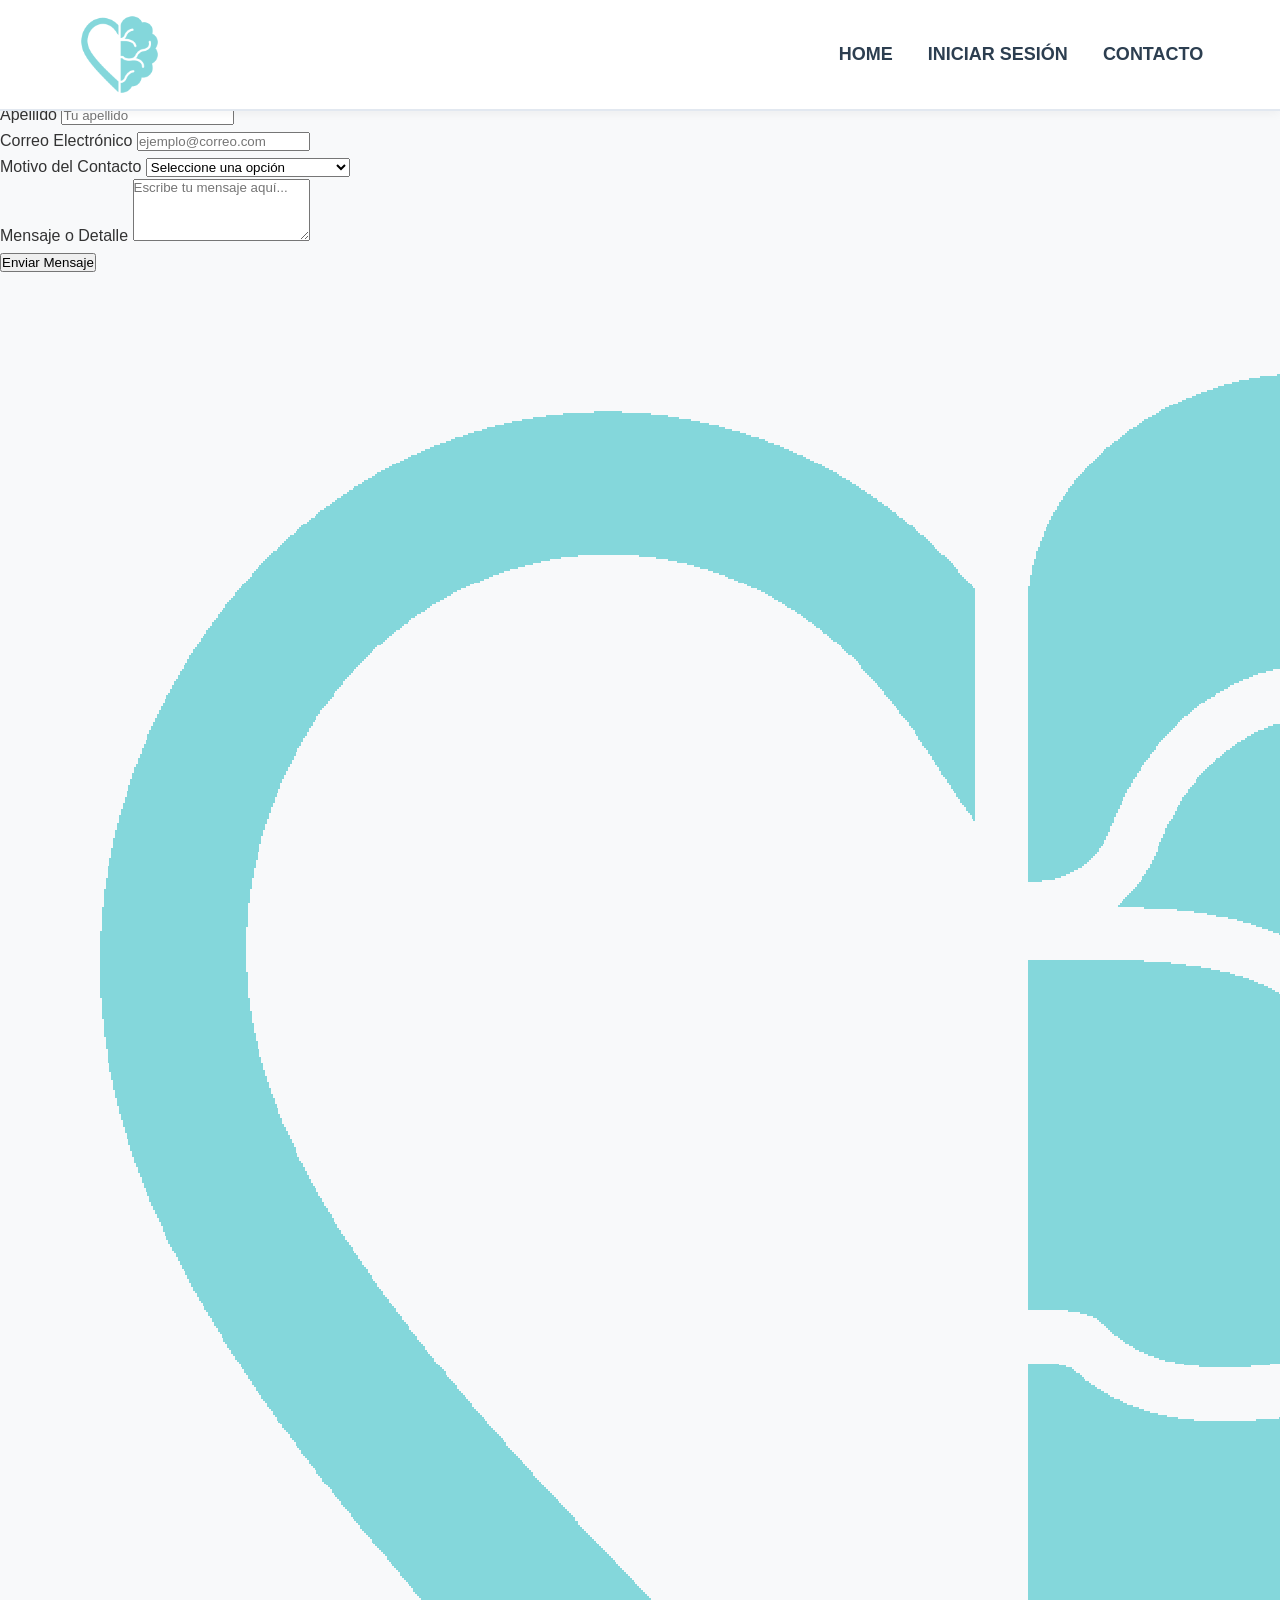
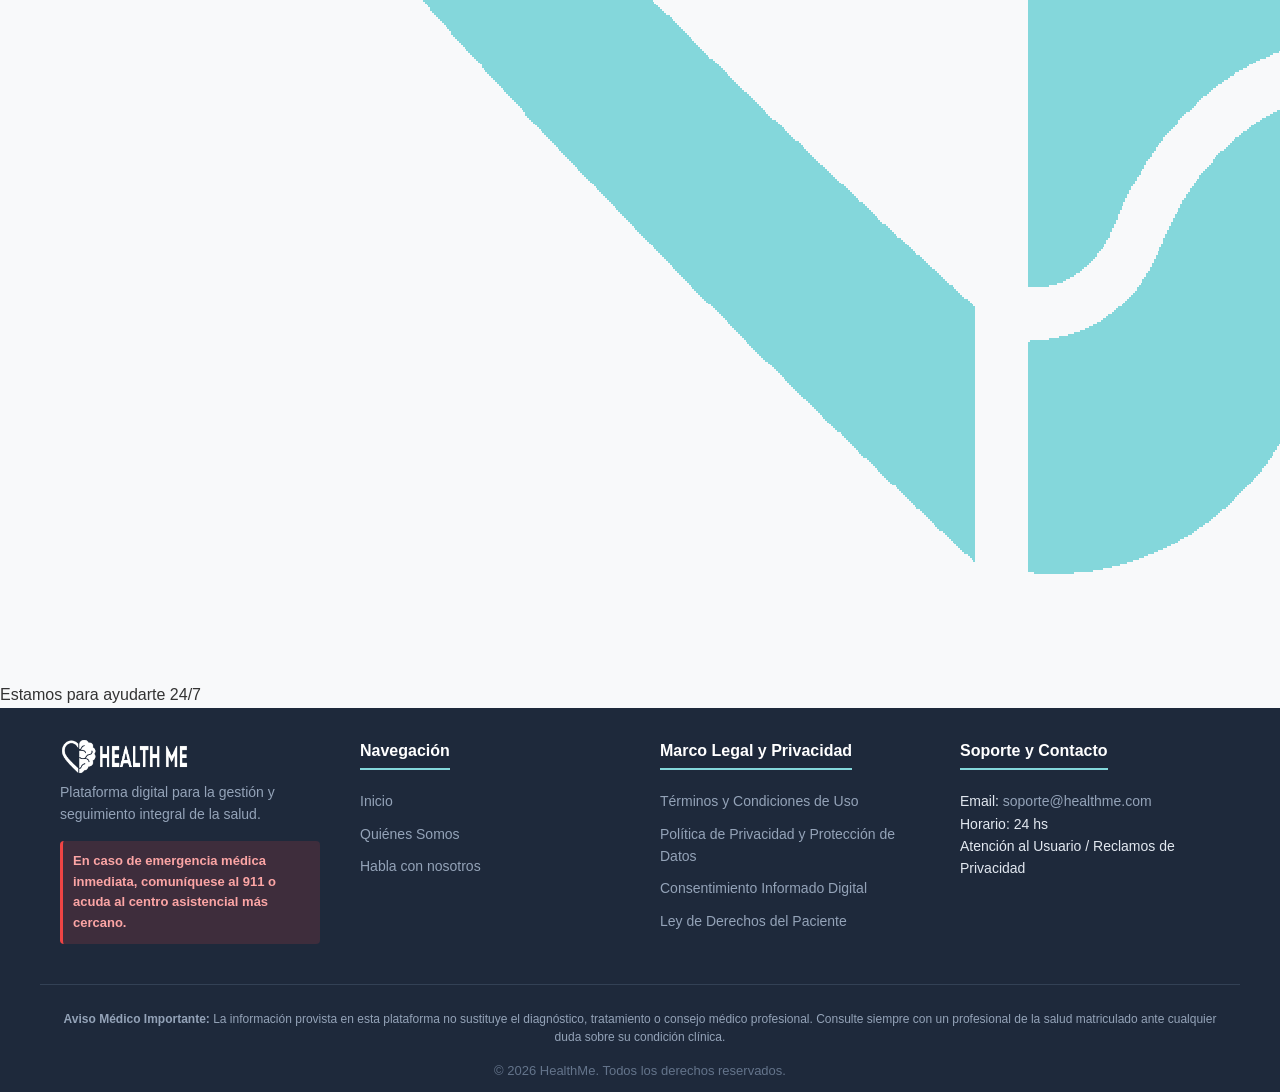
==== contact.html @ e8bc7db9 "Add files via upload" ====
<!DOCTYPE html>
<html lang="es">
<head>
  <meta charset="UTF-8">
  <meta name="viewport" content="width=device-width, initial-scale=1.0">
  <title>HealthMe - Contacto</title>
  <link rel="stylesheet" href="css/styles.css">
  <link rel="stylesheet" href="css/contact.css">
</head>
<body>

  <!-- NAVBAR -->
  <header class="navbar" id="main-navbar">
    <div class="navbar-container">
      <div class="nav-logo">
        <a href="index.html">
          <img src="img/logos/logoHealthMeCeleste.png" alt="Logo HealthMe" class="logo-img">
        </a>
      </div>
      <nav class="nav-links">
        <a href="index.html" class="nav-link">HOME</a>
        <a href="login.html" class="nav-link btn-login">INICIAR SESIÓN</a>
        <a href="contact.html" class="nav-link active">CONTACTO</a>
      </nav>
    </div>
  </header>

  <!-- CONTACT SECTION -->
  <main class="contact-main-container">
    <div class="contact-split-grid">
      
      <!-- Columna Izquierda: Formulario de Contacto -->
      <div class="contact-form-area">
        <div class="contact-header-text">
          <h1>Habla con nosotros</h1>
          <p>¿Tienes dudas, sugerencias o necesitas asistencia? Completa el formulario y nos pondremos en contacto.</p>
        </div>

        <form class="health-contact-form" id="contactForm">
          <div class="form-row-dual">
            <div class="form-group">
              <!-- Comentario en línea arriba del código -->
              <label for="name">Nombre</label>
              <input type="text" id="name" name="name" placeholder="Tu nombre" required>
            </div>

            <div class="form-group">
              <!-- Comentario en línea arriba del código -->
              <label for="lastname">Apellido</label>
              <input type="text" id="lastname" name="lastname" placeholder="Tu apellido" required>
            </div>
          </div>

          <div class="form-group">
            <!-- Comentario en línea arriba del código -->
            <label for="email">Correo Electrónico</label>
            <input type="email" id="email" name="email" placeholder="ejemplo@correo.com" required>
          </div>

          <div class="form-group">
            <!-- Comentario en línea arriba del código -->
            <label for="motivo">Motivo del Contacto</label>
            <select id="motivo" name="motivo" required>
              <option value="" disabled selected>Seleccione una opción</option>
              <option value="soporte">Soporte Técnico / Aplicación</option>
              <option value="consultas">Consultas Médicas Generales</option>
              <option value="privacidad">Privacidad y Datos Personales</option>
              <option value="otros">Otros Motivos</option>
            </select>
          </div>

          <div class="form-group">
            <!-- Comentario en línea arriba del código -->
            <label for="mensaje">Mensaje o Detalle</label>
            <textarea id="mensaje" name="mensaje" rows="4" placeholder="Escribe tu mensaje aquí..." required></textarea>
          </div>

          <button type="submit" class="btn-health-pill">Enviar Mensaje</button>
        </form>
      </div>

      <!-- Columna Derecha: Logo Flotante Libre (Sin caja contenedora) -->
      <div class="contact-brand-area">
        <div class="brand-floating-wrapper">
          <div class="brand-glow-bg"></div>
          <img src="img/logos/logoHealthMeCeleste.png" alt="Isotipo HealthMe" class="floating-brand-logo">
          <span class="brand-subtitle">Estamos para ayudarte 24/7</span>
        </div>
      </div>

    </div>
  </main>

  <!-- FOOTER -->
  <footer class="main-footer">
    <div class="footer-container">
      
      <div class="footer-col">
        <img src="img/logos/logoNameHealthMeBlanco.png" alt="HealthMe Logo" class="footer-logo">
        <p class="footer-desc">Plataforma digital para la gestión y seguimiento integral de la salud.</p>
        <div class="emergency-notice">
          <strong>En caso de emergencia médica inmediata, comuníquese al 911 o acuda al centro asistencial más cercano.</strong>
        </div>
      </div>

      <div class="footer-col">
        <h3>Navegación</h3>
        <ul>
          <li><a href="index.html">Inicio</a></li>
          <li><a href="index.html#quienes-somos">Quiénes Somos</a></li>
          <li><a href="contact.html">Habla con nosotros</a></li>
        </ul>
      </div>

      <div class="footer-col">
        <h3>Marco Legal y Privacidad</h3>
        <ul>
          <li><a href="#">Términos y Condiciones de Uso</a></li>
          <li><a href="#">Política de Privacidad y Protección de Datos</a></li>
          <li><a href="#">Consentimiento Informado Digital</a></li>
          <li><a href="#">Ley de Derechos del Paciente</a></li>
        </ul>
      </div>

      <div class="footer-col">
        <h3>Soporte y Contacto</h3>
        <p>Email: <a href="mailto:soporte@healthme.com">soporte@healthme.com</a></p>
        <p>Horario: 24 hs</p>
        <p>Atención al Usuario / Reclamos de Privacidad</p>
      </div>

    </div>

    <div class="footer-bottom">
      <p class="disclaimer-text">
        <strong>Aviso Médico Importante:</strong> La información provista en esta plataforma no sustituye el diagnóstico, tratamiento o consejo médico profesional. Consulte siempre con un profesional de la salud matriculado ante cualquier duda sobre su condición clínica.
      </p>
      <div class="copyright">
        <p>&copy; 2026 HealthMe. Todos los derechos reservados.</p>
      </div>
    </div>
  </footer>

  <!-- Archivo JavaScript separado -->
  <script src="js/contact.js"></script>
</body>
</html>
---- css/styles.css ----
/* RESET BÁSICO */
* {
  margin: 0;
  padding: 0;
  box-sizing: border-box;
  font-family: 'Segoe UI', Tahoma, Geneva, Verdana, sans-serif;
}

/* DESPLAZAMIENTO SUAVE GLOBAL */
html {
  scroll-behavior: smooth;
}

body {
  color: #333333;
  line-height: 1.6;
  background-color: #f8f9fa;
}

/* NAVBAR (FIXED Y DINÁMICA CON SCROLL) */
.navbar {
  background-color: #ffffff;
  border-bottom: 2px solid #e2e8f0;
  position: fixed;
  top: 0;
  left: 0;
  width: 100%;
  z-index: 1000;
  box-shadow: 0 2px 10px rgba(0, 0, 0, 0.05);
  transition: transform 0.4s ease, opacity 0.4s ease;
}

/* Estado oculto cuando está arriba de todo */
.navbar.navbar-hidden {
  transform: translateY(-100%);
  opacity: 0;
  pointer-events: none;
}

.navbar-container {
  display: flex;
  justify-content: space-between;
  align-items: center;
  padding: 12px 6%;
  max-width: 1400px;
  margin: 0 auto;
}

.nav-logo .logo-img {
  width: 85px;
  height: auto;
  display: block;
  transition: transform 0.3s ease;
}

.nav-logo .logo-img:hover {
  transform: scale(1.03);
}

.nav-links {
  display: flex;
  gap: 35px;
  align-items: center;
}

.nav-link {
  text-decoration: none;
  color: #2c3e50;
  font-weight: 700;
  font-size: 18px;
  position: relative;
  padding: 5px 0;
  transition: color 0.3s ease;
}

.nav-link::after {
  content: '';
  position: absolute;
  bottom: -2px;
  left: 0;
  width: 0%;
  height: 3px;
  background-color: #84d7db;
  border-radius: 2px;
  transition: width 0.3s ease-in-out;
}

.nav-link:hover {
  color: #84d7db;
}

.nav-link:hover::after {
  width: 100%;
}

/* HERO SECTION (100vh - PANTALLA COMPLETA) */
.hero-section {
  background: linear-gradient(135deg, #84d7db 0%, #5cb8bc 100%);
  height: 100vh;
  width: 100%;
  display: flex;
  justify-content: center;
  align-items: center;
  position: relative;
  overflow: hidden;
}

.hero-content {
  display: flex;
  flex-direction: column;
  justify-content: center;
  align-items: center;
  gap: 35px;
}

.hero-logo {
  width: 90%;
  max-width: 650px;
  height: auto;
  object-fit: contain;
  opacity: 0;
  transform: translateY(60px);
  transition: opacity 1.2s cubic-bezier(0.25, 1, 0.5, 1), transform 1.2s cubic-bezier(0.25, 1, 0.5, 1);
}

.hero-logo.hero-animate {
  opacity: 1;
  transform: translateY(0);
}

/* BOTÓN "SABER MÁS" EN EL HERO */
.btn-hero-more {
  display: inline-block;
  padding: 14px 42px;
  font-size: 18px;
  font-weight: 700;
  color: #ffffff;
  background-color: transparent;
  border: 5px solid #ffffff;
  border-radius: 50px; /* Redondeado extremo (parece que termina en círculo) */
  text-decoration: none;
  cursor: pointer;
  letter-spacing: 0.5px;
  opacity: 0;
  transform: translateY(40px);
  transition: opacity 1.2s cubic-bezier(0.25, 1, 0.5, 1) 0.3s, 
              transform 1.2s cubic-bezier(0.25, 1, 0.5, 1) 0.3s, 
              background-color 0.3s ease, 
              color 0.3s ease;
}

.hero-logo.hero-animate + .btn-hero-more {
  opacity: 1;
  transform: translateY(0);
}

.btn-hero-more:hover {
  background-color: #ffffff;
  color: #5cb8bc; /* Letras del color del fondo */
}

/* ABOUT US SECTION */
.about-section {
  padding: 100px 20px 80px;
  background-color: #ffffff;
}

.section-title {
  font-size: 30px;
  font-weight: 800;
  text-align: center;
  margin-bottom: 40px;
  color: #2c3e50;
  letter-spacing: 1px;
}

/* El contenedor flex alineará ambos elementos uno al lado del otro */
.about-container {
  display: flex;
  /* Flex-direction por defecto es row (uno al lado del otro) */
  justify-content: center;
  align-items: center;
  gap: 40px;
  max-width: 1200px;
  margin: 0 auto;
}

/* Caja de texto flexible */
.about-text-box {
  /* Ocupa el espacio disponible proporcionalmente */
  flex: 1; 
  border: 2px solid #e0e0e0;
  border-radius: 12px;
  padding: 40px 30px;
  background-color: #fcfcfc;
  font-size: 20px;
  color: #4a5568;
  box-shadow: 0 4px 12px rgba(0,0,0,0.03);
}

/* Contenedor de la imagen flexible */
.about-img-box {
  /* Ocupa el espacio disponible proporcionalmente */
  flex: 1; 
  display: flex;
  justify-content: center;
  align-items: center;
}

/* Imagen fluida */
.render-img {
  /* Se adapta al tamaño del contenedor sin deformarse */
  width: 100%; 
  max-width: 600px;
  height: auto;
  border-radius: 12px;
}

/* DOWNLOAD SECTION */
.download-section {
  padding: 80px 20px;
  text-align: center;
  background-color: #f1f8f8;
  border-top: 1px solid #e2e8f0;
}

.download-container h2 {
  font-size: 26px;
  font-weight: 800;
  color: #2c3e50;
  margin-bottom: 10px;
}

.download-subtitle {
  font-size: 16px;
  color: #64748b;
  margin-bottom: 30px;
}

.download-buttons {
  display: flex;
  justify-content: center;
  gap: 20px;
  flex-wrap: wrap;
}

.btn-download {
  display: inline-block;
  padding: 14px 30px;
  background-color: #84d7db;
  color: #1a365d;
  text-decoration: none;
  font-weight: 700;
  font-size: 16px;
  border-radius: 8px;
  box-shadow: 0 4px 10px rgba(132, 215, 219, 0.4);
  transition: all 0.3s ease;
}

.btn-download:hover {
  background-color: #63c0c5;
  transform: translateY(-3px);
  box-shadow: 0 6px 15px rgba(132, 215, 219, 0.6);
}

/* FOOTER INSTITUCIONAL Y MÉDICO */
.main-footer {
  background-color: #1e293b;
  color: #e2e8f0;
  padding-top: 30px;
  padding-bottom: 10px;
  font-size: 14px;
}

.footer-container {
  max-width: 1200px;
  margin: 0 auto;
  padding: 0 20px;
  display: grid;
  grid-template-columns: repeat(auto-fit, minmax(230px, 1fr));
  gap: 40px;
  margin-bottom: 40px;
}

.footer-logo {
  width: 130px;
  height: auto;
  margin-bottom: 0px;
}

.footer-desc {
  color: #94a3b8;
  margin-bottom: 15px;
  font-size: 14px;
}

.emergency-notice {
  background-color: rgba(239, 68, 68, 0.15);
  border-left: 3px solid #ef4444;
  padding: 10px;
  border-radius: 4px;
  color: #fca5a5;
  font-size: 13px;
}

.footer-col h3 {
  font-size: 16px;
  color: #ffffff;
  margin-bottom: 20px;
  border-bottom: 2px solid #84d7db;
  display: inline-block;
  padding-bottom: 5px;
}

.footer-col ul {
  list-style: none;
}

.footer-col ul li {
  margin-bottom: 10px;
}

.footer-col ul li a, .footer-col a {
  color: #94a3b8;
  text-decoration: none;
  transition: color 0.3s ease;
}

.footer-col ul li a:hover, .footer-col a:hover {
  color: #84d7db;
}

.footer-bottom {
  border-top: 1px solid #334155;
  padding-top: 25px;
  max-width: 1200px;
  margin: 0 auto;
  padding-left: 20px;
  padding-right: 20px;
  text-align: center;
}

.disclaimer-text {
  color: #94a3b8;
  font-size: 12px;
  line-height: 1.5;
  margin-bottom: 15px;
}

.copyright {
  color: #64748b;
  font-size: 13px;
}

/* SCROLL FADE-IN */
.fade-in-element {
  opacity: 0;
  transform: translateY(30px);
  transition: opacity 0.8s ease-out, transform 0.8s ease-out;
}

.fade-in-element.visible {
  opacity: 1;
  transform: translateY(0);
}

/* RESPONSIVE */
@media (max-width: 768px) {
  .navbar-container {
    padding: 10px 4%;
  }

  .nav-links {
    gap: 15px;
  }

  .nav-link {
    font-size: 15px;
  }

  .about-container {
    flex-direction: column;
    gap: 30px;
  }

  .about-text-box {
    width: 100%;
  }

  .download-buttons {
    flex-direction: column;
    align-items: center;
  }

  .btn-download {
    width: 100%;
    max-width: 280px;
  }
}
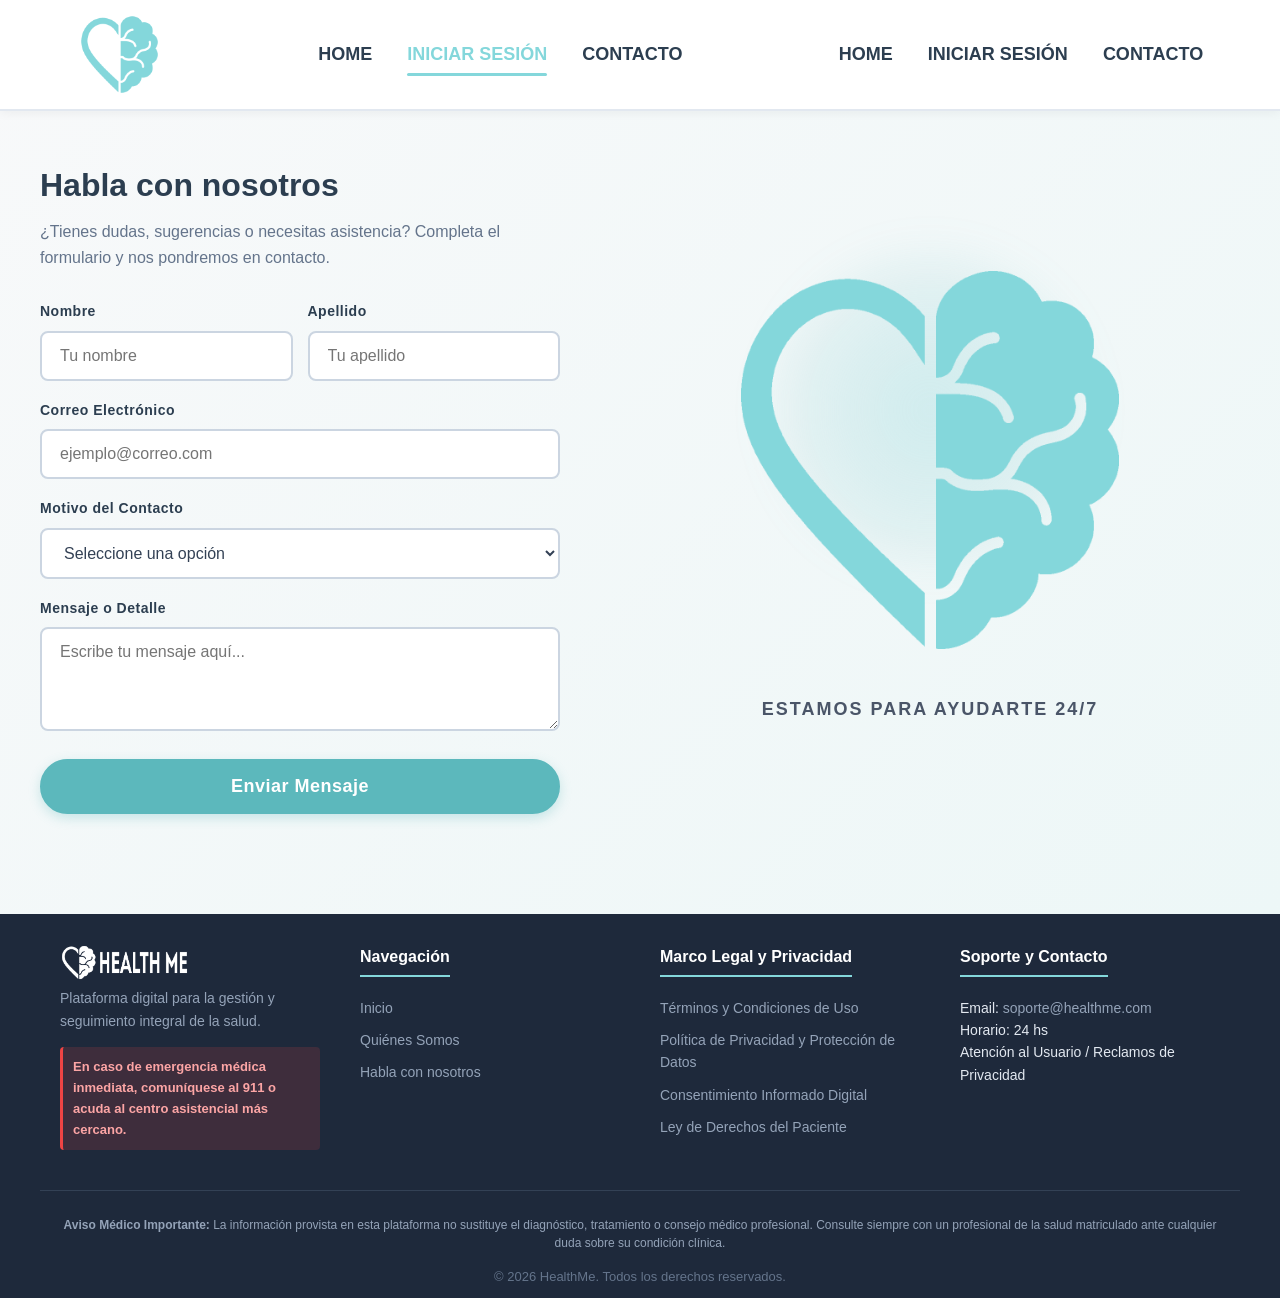
==== commit 702453db: "Add files via upload" ====
--- a/contact.html
+++ b/contact.html
@@ -19,8 +19,20 @@
       </div>
       <nav class="nav-links">
         <a href="index.html" class="nav-link">HOME</a>
+        <a href="login.html" class="nav-link btn-login active">INICIAR SESIÓN</a>
+        <a href="contact.html" class="nav-link">CONTACTO</a>
+      </nav>
+      <!-- BOTÓN MENÚ HAMBURGUESA (Visible en pantallas chicas y con zoom alto) -->
+      <button class="menu-toggle" id="menu-toggle" aria-label="Abrir menú">
+        <span class="bar"></span>
+        <span class="bar"></span>
+        <span class="bar"></span>
+      </button>
+
+      <nav class="nav-links" id="nav-links">
+        <a href="index.html" class="nav-link">HOME</a>
         <a href="login.html" class="nav-link btn-login">INICIAR SESIÓN</a>
-        <a href="contact.html" class="nav-link active">CONTACTO</a>
+        <a href="contact.html" class="nav-link">CONTACTO</a>
       </nav>
     </div>
   </header>
--- a/css/styles.css
+++ b/css/styles.css
@@ -41,13 +41,13 @@
   display: flex;
   justify-content: space-between;
   align-items: center;
-  padding: 12px 6%;
+  padding: 10px 5%;
   max-width: 1400px;
   margin: 0 auto;
 }
 
 .nav-logo .logo-img {
-  width: 85px;
+  width: 75px;
   height: auto;
   display: block;
   transition: transform 0.3s ease;
@@ -57,9 +57,30 @@
   transform: scale(1.03);
 }
 
+/* ESTILOS DEL BOTÓN MENÚ HAMBURGUESA (Oculto en pantallas grandes) */
+.menu-toggle {
+  display: none;
+  flex-direction: column;
+  justify-content: space-between;
+  width: 30px;
+  height: 22px;
+  background: transparent;
+  border: none;
+  cursor: pointer;
+  z-index: 1001;
+}
+
+.menu-toggle .bar {
+  width: 100%;
+  height: 3px;
+  background-color: #2c3e50;
+  border-radius: 2px;
+  transition: all 0.3s ease;
+}
+
 .nav-links {
   display: flex;
-  gap: 35px;
+  gap: 25px;
   align-items: center;
 }
 
@@ -67,7 +88,7 @@
   text-decoration: none;
   color: #2c3e50;
   font-weight: 700;
-  font-size: 18px;
+  font-size: 16px;
   position: relative;
   padding: 5px 0;
   transition: color 0.3s ease;
@@ -111,11 +132,12 @@
   justify-content: center;
   align-items: center;
   gap: 35px;
+  padding: 0 20px;
 }
 
 .hero-logo {
   width: 90%;
-  max-width: 650px;
+  max-width: 600px;
   height: auto;
   object-fit: contain;
   opacity: 0;
@@ -131,13 +153,13 @@
 /* BOTÓN "SABER MÁS" EN EL HERO */
 .btn-hero-more {
   display: inline-block;
-  padding: 14px 42px;
-  font-size: 18px;
+  padding: 12px 36px;
+  font-size: 16px;
   font-weight: 700;
   color: #ffffff;
   background-color: transparent;
-  border: 5px solid #ffffff;
-  border-radius: 50px; /* Redondeado extremo (parece que termina en círculo) */
+  border: 4px solid #ffffff;
+  border-radius: 50px;
   text-decoration: none;
   cursor: pointer;
   letter-spacing: 0.5px;
@@ -156,85 +178,77 @@
 
 .btn-hero-more:hover {
   background-color: #ffffff;
-  color: #5cb8bc; /* Letras del color del fondo */
+  color: #5cb8bc;
 }
 
 /* ABOUT US SECTION */
 .about-section {
-  padding: 100px 20px 80px;
+  padding: 90px 20px 70px;
   background-color: #ffffff;
 }
 
 .section-title {
-  font-size: 30px;
+  font-size: 28px;
   font-weight: 800;
   text-align: center;
-  margin-bottom: 40px;
+  margin-bottom: 35px;
   color: #2c3e50;
   letter-spacing: 1px;
 }
 
-/* El contenedor flex alineará ambos elementos uno al lado del otro */
 .about-container {
   display: flex;
-  /* Flex-direction por defecto es row (uno al lado del otro) */
   justify-content: center;
   align-items: center;
-  gap: 40px;
+  gap: 35px;
   max-width: 1200px;
   margin: 0 auto;
 }
 
-/* Caja de texto flexible */
 .about-text-box {
-  /* Ocupa el espacio disponible proporcionalmente */
   flex: 1; 
   border: 2px solid #e0e0e0;
   border-radius: 12px;
-  padding: 40px 30px;
+  padding: 35px 25px;
   background-color: #fcfcfc;
-  font-size: 20px;
+  font-size: 18px;
   color: #4a5568;
   box-shadow: 0 4px 12px rgba(0,0,0,0.03);
 }
 
-/* Contenedor de la imagen flexible */
 .about-img-box {
-  /* Ocupa el espacio disponible proporcionalmente */
   flex: 1; 
   display: flex;
   justify-content: center;
   align-items: center;
 }
 
-/* Imagen fluida */
 .render-img {
-  /* Se adapta al tamaño del contenedor sin deformarse */
   width: 100%; 
-  max-width: 600px;
+  max-width: 550px;
   height: auto;
   border-radius: 12px;
 }
 
 /* DOWNLOAD SECTION */
 .download-section {
-  padding: 80px 20px;
+  padding: 70px 20px;
   text-align: center;
   background-color: #f1f8f8;
   border-top: 1px solid #e2e8f0;
 }
 
 .download-container h2 {
-  font-size: 26px;
+  font-size: 24px;
   font-weight: 800;
   color: #2c3e50;
   margin-bottom: 10px;
 }
 
 .download-subtitle {
-  font-size: 16px;
+  font-size: 15px;
   color: #64748b;
-  margin-bottom: 30px;
+  margin-bottom: 25px;
 }
 
 .download-buttons {
@@ -246,12 +260,12 @@
 
 .btn-download {
   display: inline-block;
-  padding: 14px 30px;
+  padding: 12px 28px;
   background-color: #84d7db;
   color: #1a365d;
   text-decoration: none;
   font-weight: 700;
-  font-size: 16px;
+  font-size: 15px;
   border-radius: 8px;
   box-shadow: 0 4px 10px rgba(132, 215, 219, 0.4);
   transition: all 0.3s ease;
@@ -277,13 +291,13 @@
   margin: 0 auto;
   padding: 0 20px;
   display: grid;
-  grid-template-columns: repeat(auto-fit, minmax(230px, 1fr));
-  gap: 40px;
-  margin-bottom: 40px;
+  grid-template-columns: repeat(auto-fit, minmax(220px, 1fr));
+  gap: 35px;
+  margin-bottom: 35px;
 }
 
 .footer-logo {
-  width: 130px;
+  width: 120px;
   height: auto;
   margin-bottom: 0px;
 }
@@ -291,7 +305,7 @@
 .footer-desc {
   color: #94a3b8;
   margin-bottom: 15px;
-  font-size: 14px;
+  font-size: 13px;
 }
 
 .emergency-notice {
@@ -300,16 +314,16 @@
   padding: 10px;
   border-radius: 4px;
   color: #fca5a5;
-  font-size: 13px;
+  font-size: 12px;
 }
 
 .footer-col h3 {
-  font-size: 16px;
+  font-size: 15px;
   color: #ffffff;
-  margin-bottom: 20px;
+  margin-bottom: 15px;
   border-bottom: 2px solid #84d7db;
   display: inline-block;
-  padding-bottom: 5px;
+  padding-bottom: 4px;
 }
 
 .footer-col ul {
@@ -317,7 +331,7 @@
 }
 
 .footer-col ul li {
-  margin-bottom: 10px;
+  margin-bottom: 8px;
 }
 
 .footer-col ul li a, .footer-col a {
@@ -332,7 +346,7 @@
 
 .footer-bottom {
   border-top: 1px solid #334155;
-  padding-top: 25px;
+  padding-top: 20px;
   max-width: 1200px;
   margin: 0 auto;
   padding-left: 20px;
@@ -342,14 +356,14 @@
 
 .disclaimer-text {
   color: #94a3b8;
-  font-size: 12px;
+  font-size: 11px;
   line-height: 1.5;
-  margin-bottom: 15px;
+  margin-bottom: 12px;
 }
 
 .copyright {
   color: #64748b;
-  font-size: 13px;
+  font-size: 12px;
 }
 
 /* SCROLL FADE-IN */
@@ -364,18 +378,46 @@
   transform: translateY(0);
 }
 
-/* RESPONSIVE */
-@media (max-width: 768px) {
-  .navbar-container {
-    padding: 10px 4%;
-  }
-
+/* MEDIA QUERIES PARA RESOLUCIONES CHICAS (1280x720, 1366x768) Y ZOOM */
+@media (max-width: 1024px) {
+  /* Habilitamos el botón hamburguesa cuando la pantalla o el zoom reducen el espacio horizontal disponible */
+  .menu-toggle {
+    display: flex;
+  }
+
+  /* Transformamos el contenedor de enlaces en un menú desplegable flotante */
   .nav-links {
-    gap: 15px;
+    position: absolute;
+    top: 100%;
+    left: 0;
+    width: 100%;
+    background-color: #ffffff;
+    flex-direction: column;
+    align-items: center;
+    gap: 0;
+    max-height: 0;
+    overflow: hidden;
+    transition: max-height 0.4s ease-in-out, padding 0.4s ease-in-out;
+    border-bottom: 0px solid #e2e8f0;
+    box-shadow: 0 10px 15px rgba(0, 0, 0, 0.05);
+  }
+
+  /* Clase dinámica que se activará desde JS para desplegar el menú */
+  .nav-links.nav-active {
+    max-height: 300px;
+    padding: 20px 0;
+    border-bottom: 2px solid #e2e8f0;
   }
 
   .nav-link {
-    font-size: 15px;
+    font-size: 17px;
+    padding: 10px 0;
+    width: 100%;
+    text-align: center;
+  }
+
+  .nav-link::after {
+    display: none; /* Quitamos la línea inferior animada en móvil/zoom para mayor prolijidad */
   }
 
   .about-container {
@@ -386,6 +428,12 @@
   .about-text-box {
     width: 100%;
   }
+}
+
+@media (max-width: 768px) {
+  .navbar-container {
+    padding: 8px 4%;
+  }
 
   .download-buttons {
     flex-direction: column;
--- a/css/contact.css
+++ b/css/contact.css
@@ -0,0 +1,390 @@
+/* RESET BÁSICO */
+* {
+  margin: 0;
+  padding: 0;
+  box-sizing: border-box;
+  font-family: 'Segoe UI', Tahoma, Geneva, Verdana, sans-serif;
+}
+
+/* DESPLAZAMIENTO SUAVE GLOBAL */
+html {
+  scroll-behavior: smooth;
+}
+
+body {
+  color: #333333;
+  line-height: 1.6;
+  background-color: #f8f9fa;
+  min-height: 100vh;
+  display: flex;
+  flex-direction: column;
+}
+
+/* NAVBAR */
+.navbar {
+  background-color: #ffffff;
+  border-bottom: 2px solid #e2e8f0;
+  position: fixed;
+  top: 0;
+  left: 0;
+  width: 100%;
+  z-index: 1000;
+  box-shadow: 0 2px 10px rgba(0, 0, 0, 0.05);
+}
+
+.navbar-container {
+  display: flex;
+  justify-content: space-between;
+  align-items: center;
+  padding: 12px 6%;
+  max-width: 1400px;
+  margin: 0 auto;
+}
+
+.nav-logo .logo-img {
+  width: 85px;
+  height: auto;
+  display: block;
+  transition: transform 0.3s ease;
+}
+
+.nav-logo .logo-img:hover {
+  transform: scale(1.03);
+}
+
+.nav-links {
+  display: flex;
+  gap: 35px;
+  align-items: center;
+}
+
+.nav-link {
+  text-decoration: none;
+  color: #2c3e50;
+  font-weight: 700;
+  font-size: 18px;
+  position: relative;
+  padding: 5px 0;
+  transition: color 0.3s ease;
+}
+
+.nav-link::after {
+  content: '';
+  position: absolute;
+  bottom: -2px;
+  left: 0;
+  width: 0%;
+  height: 3px;
+  background-color: #84d7db;
+  border-radius: 2px;
+  transition: width 0.3s ease-in-out;
+}
+
+.nav-link:hover, .nav-link.active {
+  color: #84d7db;
+}
+
+.nav-link:hover::after, .nav-link.active::after {
+  width: 100%;
+}
+
+/* --- SECCIÓN CONTACTO ESPECÍFICA --- */
+.contact-main-container {
+  flex: 1;
+  display: flex;
+  align-items: center;
+  justify-content: center;
+  padding: 140px 20px 80px 20px;
+  background: linear-gradient(135deg, #f8f9fa 0%, #edf7f7 100%);
+  width: 100%;
+}
+
+.contact-split-grid {
+  display: flex;
+  justify-content: space-between;
+  align-items: center;
+  max-width: 1200px;
+  width: 100%;
+  gap: 60px;
+}
+
+.contact-form-area {
+  flex: 1;
+  max-width: 520px;
+  padding: 20px 0;
+}
+
+.contact-header-text {
+  margin-bottom: 30px;
+}
+
+.contact-header-text h1 {
+  font-size: 32px;
+  font-weight: 800;
+  color: #2c3e50;
+  margin-bottom: 8px;
+}
+
+.contact-header-text p {
+  color: #64748b;
+  font-size: 16px;
+}
+
+.health-contact-form {
+  display: flex;
+  flex-direction: column;
+  gap: 18px;
+}
+
+.form-row-dual {
+  display: flex;
+  gap: 15px;
+}
+
+.form-row-dual .form-group {
+  flex: 1;
+}
+
+.form-group {
+  display: flex;
+  flex-direction: column;
+  gap: 8px;
+}
+
+.form-group label {
+  font-weight: 700;
+  font-size: 14px;
+  color: #2c3e50;
+  letter-spacing: 0.5px;
+}
+
+.form-group input,
+.form-group select,
+.form-group textarea {
+  padding: 14px 18px;
+  border: 2px solid #cbd5e1;
+  border-radius: 8px;
+  font-size: 16px;
+  background-color: #ffffff;
+  color: #334155;
+  outline: none;
+  transition: border-color 0.3s ease, box-shadow 0.3s ease;
+}
+
+.form-group select {
+  cursor: pointer;
+}
+
+.form-group textarea {
+  resize: vertical;
+  min-height: 100px;
+}
+
+.form-group input:focus,
+.form-group select:focus,
+.form-group textarea:focus {
+  border-color: #84d7db;
+  box-shadow: 0 0 0 4px rgba(132, 215, 219, 0.15);
+}
+
+.btn-health-pill {
+  display: inline-block;
+  width: 100%;
+  padding: 14px 42px;
+  font-size: 18px;
+  font-weight: 700;
+  color: #ffffff;
+  background-color: #5cb8bc;
+  border: 3px solid #5cb8bc;
+  border-radius: 50px;
+  text-align: center;
+  cursor: pointer;
+  letter-spacing: 0.5px;
+  transition: all 0.3s ease;
+  box-shadow: 0 4px 12px rgba(92, 184, 188, 0.3);
+  margin-top: 10px;
+}
+
+.btn-health-pill:hover {
+  background-color: #489b9f;
+  border-color: #489b9f;
+  transform: translateY(-2px);
+  box-shadow: 0 6px 16px rgba(92, 184, 188, 0.45);
+}
+
+/* COLUMNA DERECHA DEL LOGO */
+.contact-brand-area {
+  flex: 1;
+  display: flex;
+  justify-content: center;
+  align-items: center;
+  position: relative;
+}
+
+.brand-floating-wrapper {
+  display: flex;
+  flex-direction: column;
+  align-items: center;
+  position: relative;
+  padding: 40px;
+}
+
+.brand-glow-bg {
+  position: absolute;
+  width: 320px;
+  height: 320px;
+  background: radial-gradient(circle, rgba(143, 214, 218, 0.35) 0%, rgba(92,184,188,0.1) 60%, transparent 80%);
+  border-radius: 50%;
+  z-index: 1;
+  filter: blur(20px);
+}
+
+.floating-brand-logo {
+  width: 100%;
+  max-width: 420px;
+  height: auto;
+  position: relative;
+  z-index: 2;
+  object-fit: contain;
+  animation: floatEffect 3s ease-in-out infinite;
+}
+
+.brand-subtitle {
+  margin-top: 25px;
+  position: relative;
+  z-index: 2;
+  font-size: 18px;
+  font-weight: 700;
+  color: #4a5568;
+  letter-spacing: 2px;
+  text-transform: uppercase;
+}
+
+@keyframes floatEffect {
+  0%, 100% {
+    transform: translateY(0);
+  }
+  50% {
+    transform: translateY(-10px);
+  }
+}
+
+/* FOOTER INSTITUCIONAL */
+.main-footer {
+  background-color: #1e293b;
+  color: #e2e8f0;
+  padding-top: 30px;
+  padding-bottom: 10px;
+  font-size: 14px;
+}
+
+.footer-container {
+  max-width: 1200px;
+  margin: 0 auto;
+  padding: 0 20px;
+  display: grid;
+  grid-template-columns: repeat(auto-fit, minmax(230px, 1fr));
+  gap: 40px;
+  margin-bottom: 40px;
+}
+
+.footer-logo {
+  width: 130px;
+  height: auto;
+  margin-bottom: 0px;
+}
+
+.footer-desc {
+  color: #94a3b8;
+  margin-bottom: 15px;
+  font-size: 14px;
+}
+
+.emergency-notice {
+  background-color: rgba(239, 68, 68, 0.15);
+  border-left: 3px solid #ef4444;
+  padding: 10px;
+  border-radius: 4px;
+  color: #fca5a5;
+  font-size: 13px;
+}
+
+.footer-col h3 {
+  font-size: 16px;
+  color: #ffffff;
+  margin-bottom: 20px;
+  border-bottom: 2px solid #84d7db;
+  display: inline-block;
+  padding-bottom: 5px;
+}
+
+.footer-col ul {
+  list-style: none;
+}
+
+.footer-col ul li {
+  margin-bottom: 10px;
+}
+
+.footer-col ul li a, .footer-col a {
+  color: #94a3b8;
+  text-decoration: none;
+  transition: color 0.3s ease;
+}
+
+.footer-col ul li a:hover, .footer-col a:hover {
+  color: #84d7db;
+}
+
+.footer-bottom {
+  border-top: 1px solid #334155;
+  padding-top: 25px;
+  max-width: 1200px;
+  margin: 0 auto;
+  padding-left: 20px;
+  padding-right: 20px;
+  text-align: center;
+}
+
+.disclaimer-text {
+  color: #94a3b8;
+  font-size: 12px;
+  line-height: 1.5;
+  margin-bottom: 15px;
+}
+
+.copyright {
+  color: #64748b;
+  font-size: 13px;
+}
+
+/* RESPONSIVE */
+@media (max-width: 900px) {
+  .contact-split-grid {
+    flex-direction: column-reverse;
+    gap: 40px;
+  }
+
+  .contact-brand-area {
+    margin-bottom: 10px;
+  }
+
+  .floating-brand-logo {
+    max-width: 260px;
+  }
+
+  .contact-form-area {
+    width: 100%;
+    max-width: 100%;
+  }
+
+  .brand-glow-bg {
+    width: 220px;
+    height: 220px;
+  }
+
+  .form-row-dual {
+    flex-direction: column;
+    gap: 18px;
+  }
+}
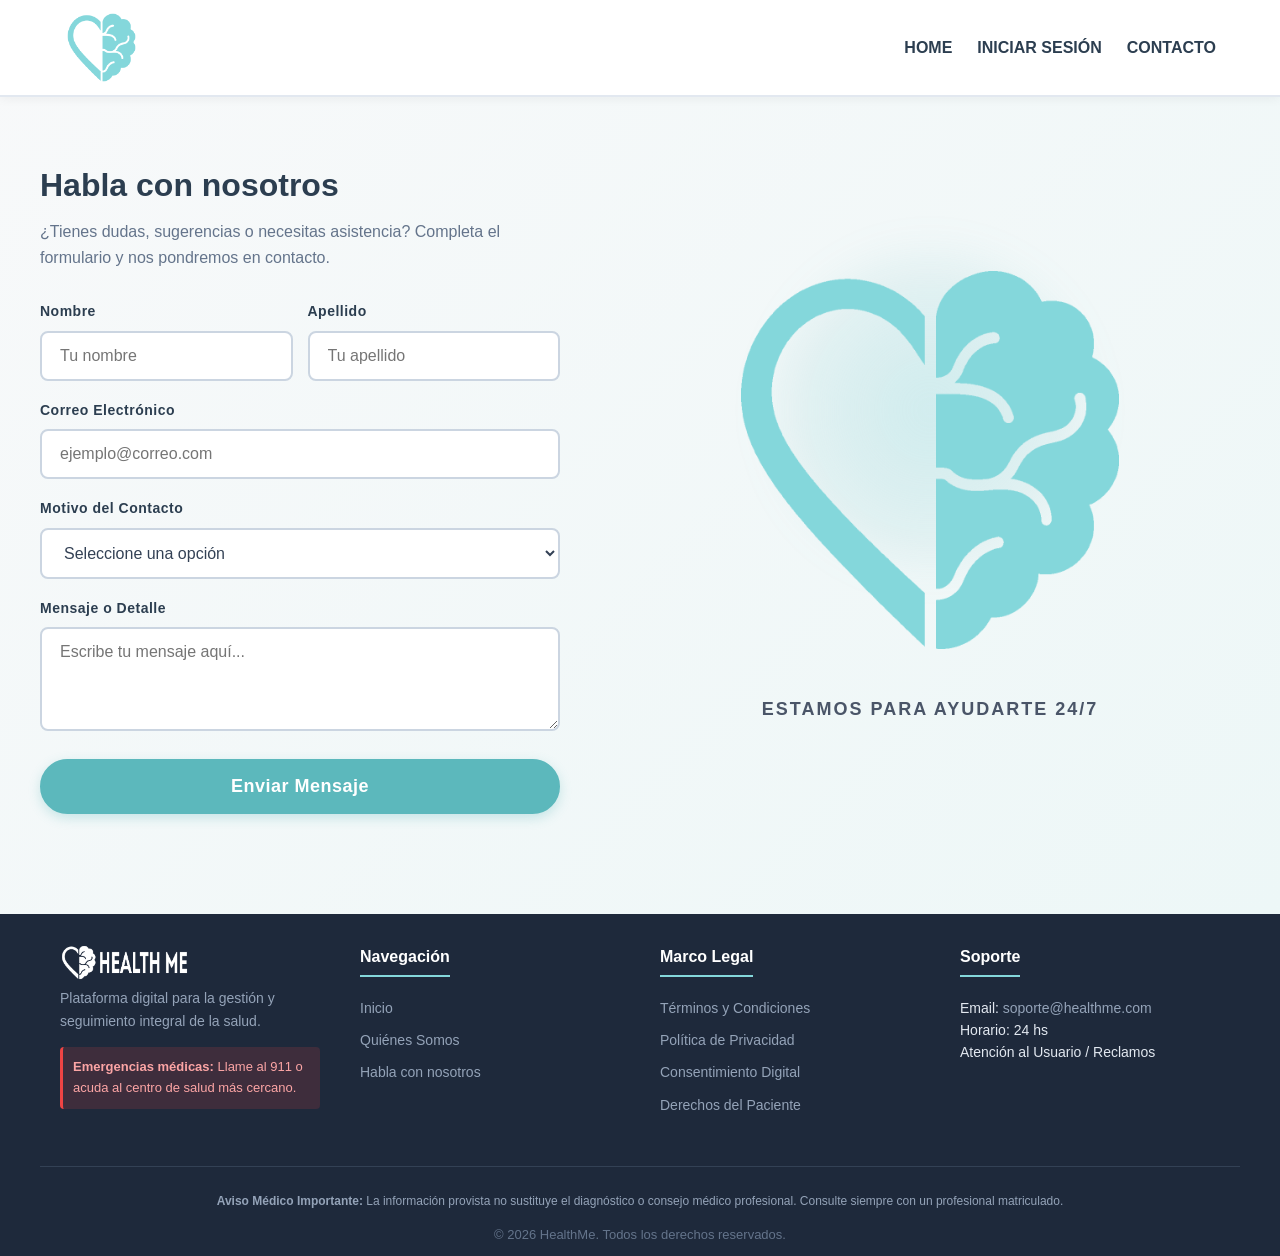
==== commit c3e3e5d5: "Add files via upload" ====
--- a/contact.html
+++ b/contact.html
@@ -17,11 +17,7 @@
           <img src="img/logos/logoHealthMeCeleste.png" alt="Logo HealthMe" class="logo-img">
         </a>
       </div>
-      <nav class="nav-links">
-        <a href="index.html" class="nav-link">HOME</a>
-        <a href="login.html" class="nav-link btn-login active">INICIAR SESIÓN</a>
-        <a href="contact.html" class="nav-link">CONTACTO</a>
-      </nav>
+
       <!-- BOTÓN MENÚ HAMBURGUESA (Visible en pantallas chicas y con zoom alto) -->
       <button class="menu-toggle" id="menu-toggle" aria-label="Abrir menú">
         <span class="bar"></span>
@@ -111,41 +107,41 @@
         <img src="img/logos/logoNameHealthMeBlanco.png" alt="HealthMe Logo" class="footer-logo">
         <p class="footer-desc">Plataforma digital para la gestión y seguimiento integral de la salud.</p>
         <div class="emergency-notice">
-          <strong>En caso de emergencia médica inmediata, comuníquese al 911 o acuda al centro asistencial más cercano.</strong>
+          <strong>Emergencias médicas:</strong> Llame al 911 o acuda al centro de salud más cercano.
         </div>
       </div>
 
       <div class="footer-col">
         <h3>Navegación</h3>
         <ul>
-          <li><a href="index.html">Inicio</a></li>
-          <li><a href="index.html#quienes-somos">Quiénes Somos</a></li>
-          <li><a href="contact.html">Habla con nosotros</a></li>
+          <li><a href="#home">Inicio</a></li>
+          <li><a href="#quienes-somos">Quiénes Somos</a></li>
+          <li><a href="#contacto">Habla con nosotros</a></li>
         </ul>
       </div>
 
       <div class="footer-col">
-        <h3>Marco Legal y Privacidad</h3>
+        <h3>Marco Legal</h3>
         <ul>
-          <li><a href="#">Términos y Condiciones de Uso</a></li>
-          <li><a href="#">Política de Privacidad y Protección de Datos</a></li>
-          <li><a href="#">Consentimiento Informado Digital</a></li>
-          <li><a href="#">Ley de Derechos del Paciente</a></li>
+          <li><a href="#">Términos y Condiciones</a></li>
+          <li><a href="#">Política de Privacidad</a></li>
+          <li><a href="#">Consentimiento Digital</a></li>
+          <li><a href="#">Derechos del Paciente</a></li>
         </ul>
       </div>
 
       <div class="footer-col">
-        <h3>Soporte y Contacto</h3>
-        <p>Email: <a href="mailto:soporte@healthme.com">soporte@healthme.com</a></p>
-        <p>Horario: 24 hs</p>
-        <p>Atención al Usuario / Reclamos de Privacidad</p>
+        <h3>Soporte</h3>
+        <p class="support-info">Email: <a href="mailto:soporte@healthme.com">soporte@healthme.com</a></p>
+        <p class="support-info">Horario: 24 hs</p>
+        <p class="support-info">Atención al Usuario / Reclamos</p>
       </div>
 
     </div>
 
     <div class="footer-bottom">
       <p class="disclaimer-text">
-        <strong>Aviso Médico Importante:</strong> La información provista en esta plataforma no sustituye el diagnóstico, tratamiento o consejo médico profesional. Consulte siempre con un profesional de la salud matriculado ante cualquier duda sobre su condición clínica.
+        <strong>Aviso Médico Importante:</strong> La información provista no sustituye el diagnóstico o consejo médico profesional. Consulte siempre con un profesional matriculado.
       </p>
       <div class="copyright">
         <p>&copy; 2026 HealthMe. Todos los derechos reservados.</p>
--- a/css/styles.css
+++ b/css/styles.css
@@ -431,10 +431,30 @@
 }
 
 @media (max-width: 768px) {
-  .navbar-container {
-    padding: 8px 4%;
-  }
-
+.navbar-container {
+    display: flex;
+    justify-content: flex-end; /* Empuja el menú hamburguesa hacia la derecha */
+    align-items: center;
+    position: relative;
+    padding: 30px 6%; /* Mismo tamaño y padding que en desktop */
+  }
+
+    /* Comentario: Centrado absoluto real del logo respecto a toda la barra */
+  .nav-logo {
+    position: absolute;
+    left: 50%;
+    top: 50%;
+    transform: translate(-50%, -50%);
+    margin: 0;
+  }
+
+  /* Comentario: Botón hamburguesa alineado a la derecha */
+  .menu-toggle {
+    display: flex;
+    margin-left: auto; /* Garantiza la alineación a la derecha */
+    z-index: 1001;
+  }
+  
   .download-buttons {
     flex-direction: column;
     align-items: center;
@@ -444,4 +464,5 @@
     width: 100%;
     max-width: 280px;
   }
-}+}
+
--- a/css/contact.css
+++ b/css/contact.css
@@ -18,74 +18,6 @@
   min-height: 100vh;
   display: flex;
   flex-direction: column;
-}
-
-/* NAVBAR */
-.navbar {
-  background-color: #ffffff;
-  border-bottom: 2px solid #e2e8f0;
-  position: fixed;
-  top: 0;
-  left: 0;
-  width: 100%;
-  z-index: 1000;
-  box-shadow: 0 2px 10px rgba(0, 0, 0, 0.05);
-}
-
-.navbar-container {
-  display: flex;
-  justify-content: space-between;
-  align-items: center;
-  padding: 12px 6%;
-  max-width: 1400px;
-  margin: 0 auto;
-}
-
-.nav-logo .logo-img {
-  width: 85px;
-  height: auto;
-  display: block;
-  transition: transform 0.3s ease;
-}
-
-.nav-logo .logo-img:hover {
-  transform: scale(1.03);
-}
-
-.nav-links {
-  display: flex;
-  gap: 35px;
-  align-items: center;
-}
-
-.nav-link {
-  text-decoration: none;
-  color: #2c3e50;
-  font-weight: 700;
-  font-size: 18px;
-  position: relative;
-  padding: 5px 0;
-  transition: color 0.3s ease;
-}
-
-.nav-link::after {
-  content: '';
-  position: absolute;
-  bottom: -2px;
-  left: 0;
-  width: 0%;
-  height: 3px;
-  background-color: #84d7db;
-  border-radius: 2px;
-  transition: width 0.3s ease-in-out;
-}
-
-.nav-link:hover, .nav-link.active {
-  color: #84d7db;
-}
-
-.nav-link:hover::after, .nav-link.active::after {
-  width: 100%;
 }
 
 /* --- SECCIÓN CONTACTO ESPECÍFICA --- */
@@ -360,27 +292,44 @@
 
 /* RESPONSIVE */
 @media (max-width: 900px) {
+  /* Reducimos el espacio superior en mobile para subir la estructura */
+  .contact-main-container {
+    padding: 80px 15px 40px 15px;
+  }
+
   .contact-split-grid {
     flex-direction: column-reverse;
-    gap: 40px;
+    gap: 30px;
   }
 
   .contact-brand-area {
-    margin-bottom: 10px;
+    margin-bottom: 0;
+  }
+
+  /* Reducimos el padding interno del contenedor del logo */
+  .brand-floating-wrapper {
+    padding: 30px 10px;
   }
 
   .floating-brand-logo {
-    max-width: 260px;
+    max-width: 240px;
+  }
+
+  /* Centramos explícitamente el subtítulo en mobile */
+  .brand-subtitle {
+    text-align: center;
+    margin-top: 15px;
   }
 
   .contact-form-area {
     width: 100%;
     max-width: 100%;
+    margin-top: -50px;
   }
 
   .brand-glow-bg {
-    width: 220px;
-    height: 220px;
+    width: 200px;
+    height: 200px;
   }
 
   .form-row-dual {
